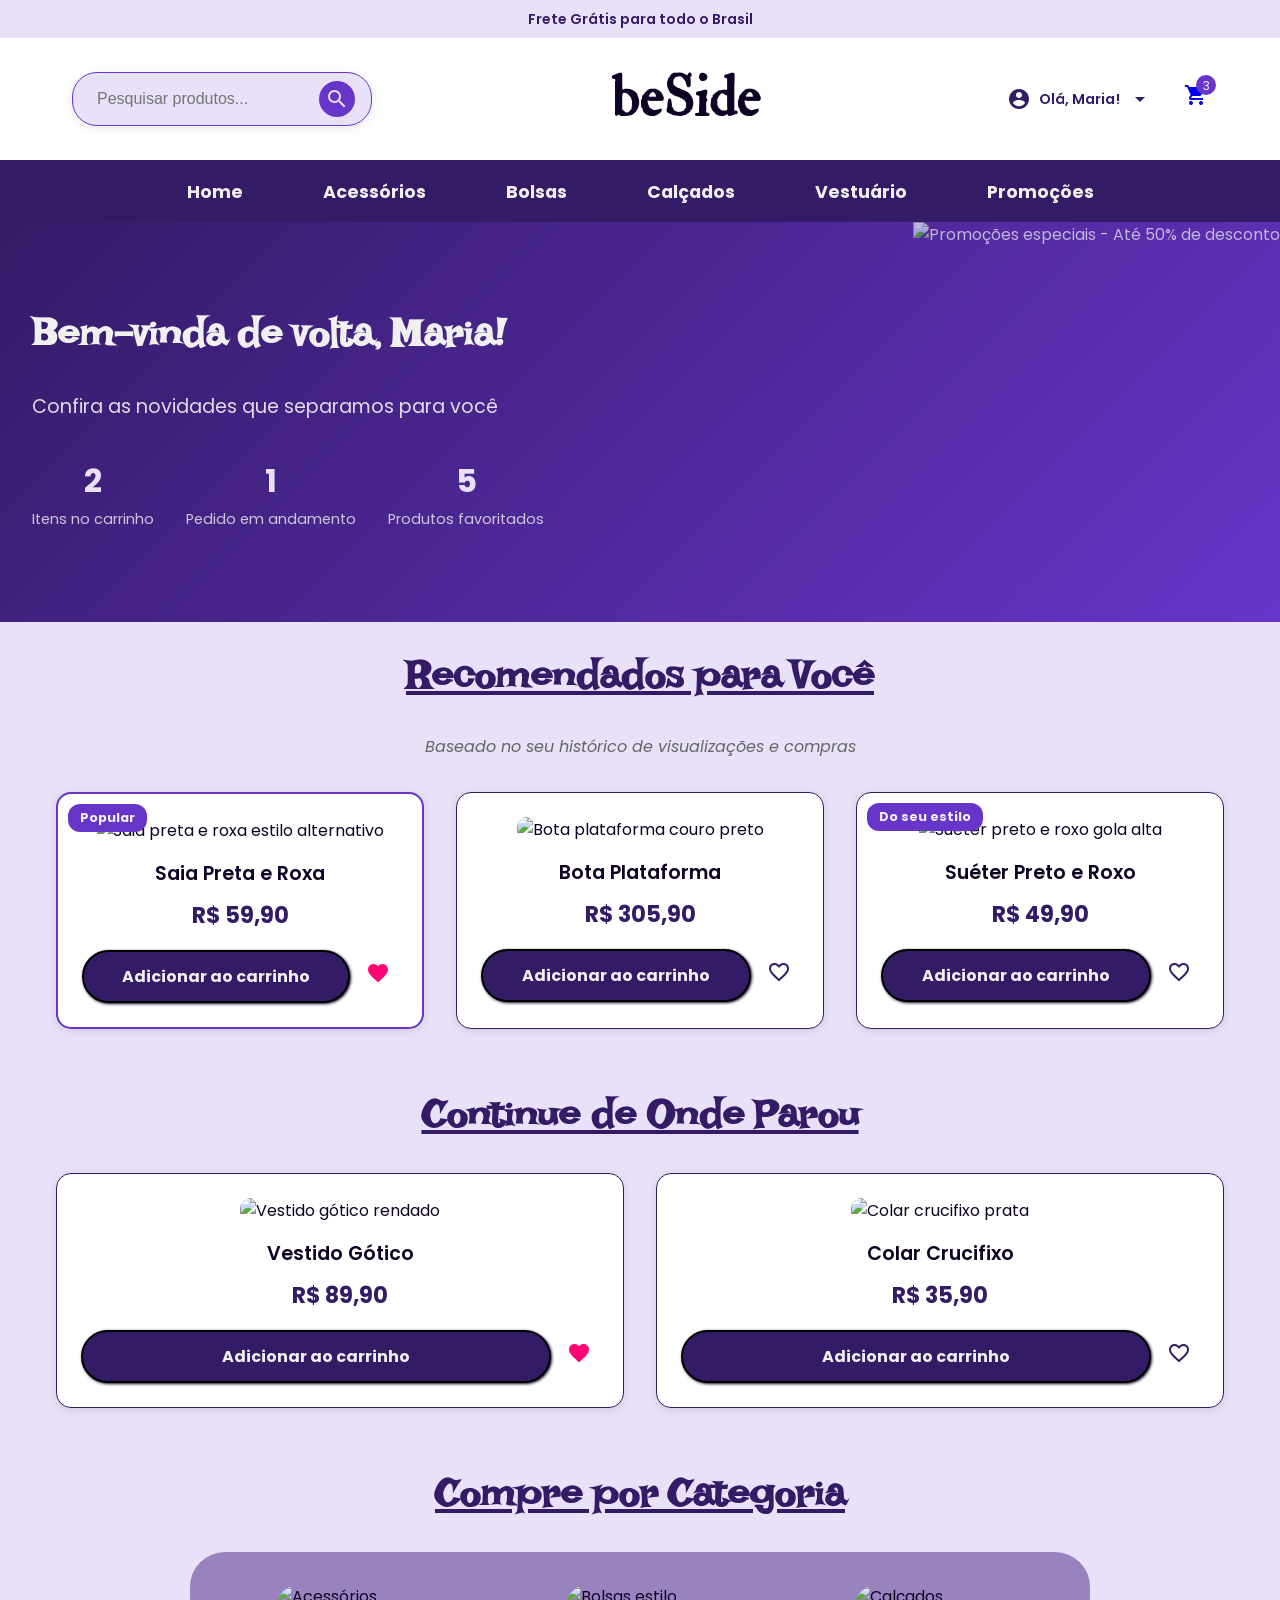
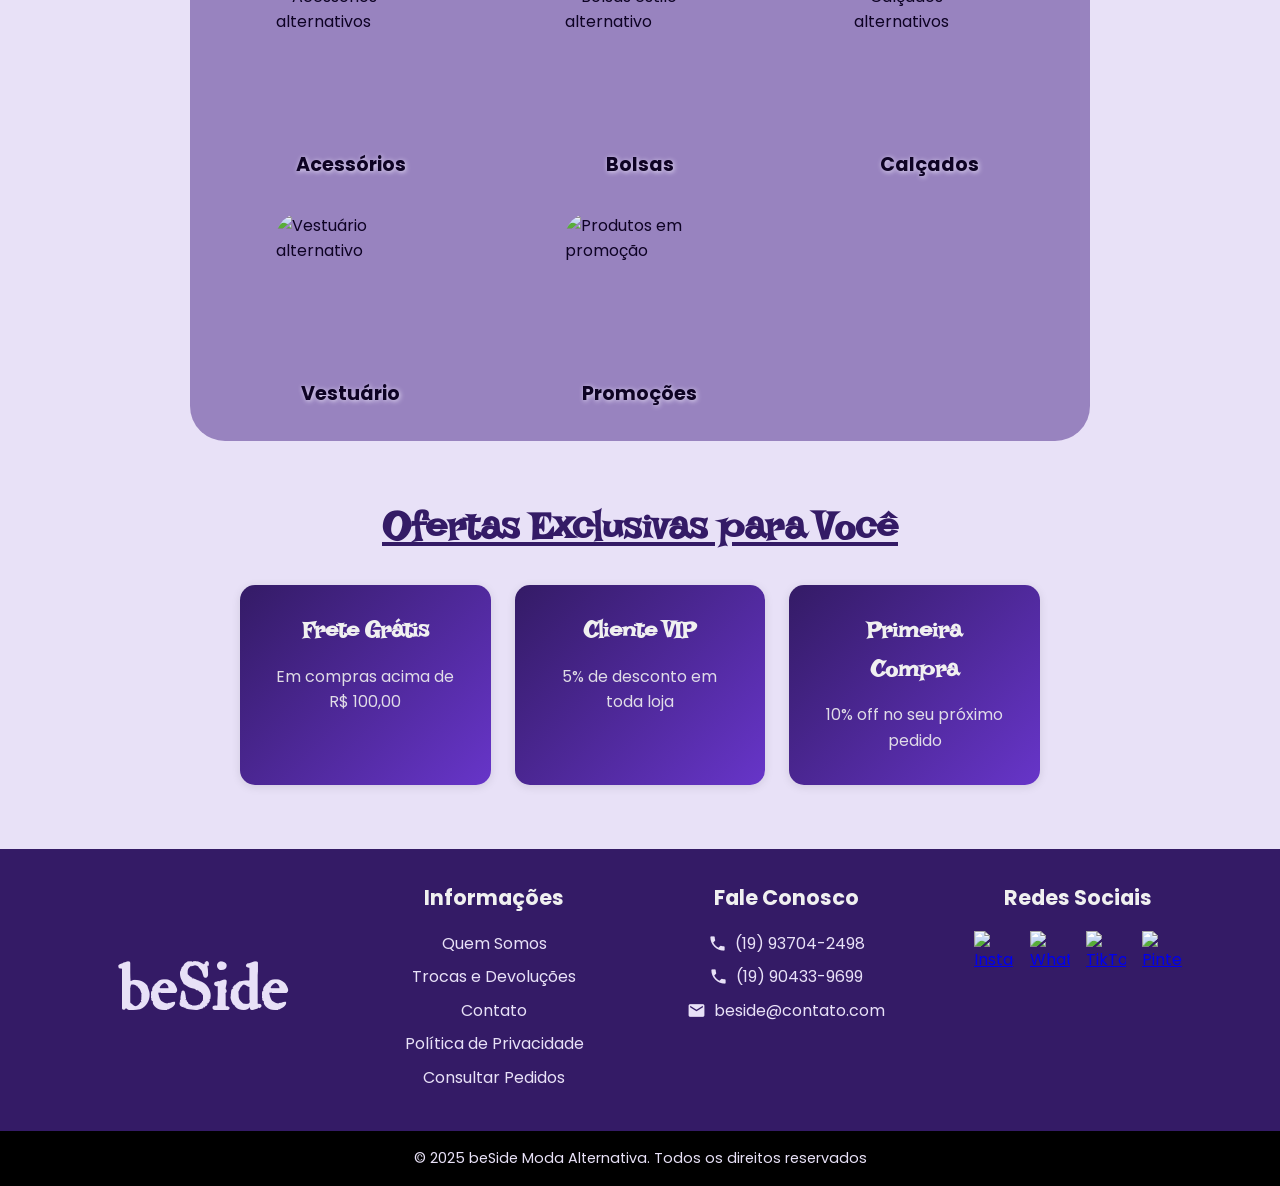
==== pages/html/index2.html @ c6e425b1 "Adicionando páginas" ====
<!DOCTYPE html>
<html lang="pt-br">

<head>
  <meta charset="UTF-8" />
  <meta name="viewport" content="width=device-width, initial-scale=1.0" />
  <title>beSide - Moda Alternativa</title>
  <link href="https://fonts.googleapis.com/icon?family=Material+Icons" rel="stylesheet" />
  <link rel="stylesheet" href="../css/index2.css" />
  <link rel="stylesheet" href="../../components/header-logado.css" />
  <link rel="stylesheet" href="../../components/navbar.css" />
  <link rel="stylesheet" href="../../components/footer.css" />
</head>

<body>
  <div class="shipping-banner">
    <span>Frete Grátis para todo o Brasil</span>
  </div>

  <header class="main-header">
    <div class="header-container">
      <form class="search-form" role="search">
        <div class="search-bar">
          <input type="search" name="q" placeholder="Pesquisar produtos..." aria-label="Pesquisar produtos" />
          <button type="submit" aria-label="Buscar">
            <span class="material-icons">search</span>
          </button>
        </div>
      </form>

      <h1 class="logo">
        <a href="index2.html" aria-label="beSide - Página inicial">beSide</a>
      </h1>

      <nav class="user-nav" aria-label="Navegação do usuário">
        <section class="user-menu">
          <button class="user-btn" aria-label="Menu do usuário">
            <span class="material-icons">account_circle</span>
            <span class="user-name">Olá, Maria!</span>
            <span class="material-icons">arrow_drop_down</span>
          </button>
          <div class="user-dropdown">
            <a href="perfil.html" class="dropdown-item">
              <span class="material-icons">person</span>
              Meu Perfil
            </a>
            <a href="pedidos.html" class="dropdown-item">
              <span class="material-icons">receipt</span>
              Meus Pedidos
            </a>
            <a href="favoritos.html" class="dropdown-item">
              <span class="material-icons">favorite</span>
              Favoritos
            </a>
            <a href="configuracoes.html" class="dropdown-item">
              <span class="material-icons">settings</span>
              Configurações
            </a>
            <hr class="dropdown-divider">
            <a href="../login/login.html" class="dropdown-item logout">
              <span class="material-icons">logout</span>
              Sair
            </a>
          </div>
        </section>

        <a href="carrinho.html" aria-label="Carrinho de compras" class="cart-link">
          <span class="material-icons">shopping_cart</span>
          <span class="cart-count" aria-live="polite">3</span>
        </a>
      </nav>
    </div>
  </header>

  <nav class="main-nav" aria-label="Navegação principal">
    <ul>
      <li><a href="#home">Home</a></li>
      <li><a href="#acessorios">Acessórios</a></li>
      <li><a href="#bolsas">Bolsas</a></li>
      <li><a href="#calcados">Calçados</a></li>
      <li><a href="#vestuario">Vestuário</a></li>
      <li><a href="#promocoes">Promoções</a></li>
    </ul>
  </nav>

  <!-- Banner personalizado com saudação -->
  <section class="welcome-banner">
    <div class="welcome-content">
      <h2>Bem-vinda de volta, Maria!</h2>
      <p>Confira as novidades que separamos para você</p>
      <div class="welcome-stats">
        <div class="stat-item">
          <span class="stat-number">2</span>
          <span class="stat-label">Itens no carrinho</span>
        </div>
        <div class="stat-item">
          <span class="stat-number">1</span>
          <span class="stat-label">Pedido em andamento</span>
        </div>
        <div class="stat-item">
          <span class="stat-number">5</span>
          <span class="stat-label">Produtos favoritados</span>
        </div>
      </div>
    </div>
    <img src="../../img/banner-sales.png" alt="Promoções especiais - Até 50% de desconto" class="banner-image" />
  </section>

  <main>
    <!-- Seção de recomendação personalizada -->
    <section class="product-section" aria-labelledby="recomendados-title">
      <h2 id="recomendados-title" class="section-title">Recomendados para Você</h2>
      <p class="section-subtitle">Baseado no seu histórico de visualizações e compras</p>

      <div class="products-grid">
        <article class="product-card featured">
          <div class="product-badge">Popular</div>
          <img src="https://i.pinimg.com/736x/f7/0c/25/f70c2524a9623562aeaa2b0b559a1711.jpg"
            alt="Saia preta e roxa estilo alternativo" />
          <div class="product-info">
            <h3 class="product-name">Saia Preta e Roxa</h3>
            <p class="product-price">R$ 59,90</p>
            <div class="product-actions">
              <button class="btn-add-cart">Adicionar ao carrinho</button>
              <button class="btn-favorite favorited" aria-label="Remover dos favoritos">
                <span class="material-icons">favorite</span>
              </button>
            </div>
          </div>
        </article>

        <article class="product-card">
          <img src="https://i.pinimg.com/736x/ab/b9/19/abb919052f3bfbeac434e883ff04e60a.jpg"
            alt="Bota plataforma couro preto" />
          <div class="product-info">
            <h3 class="product-name">Bota Plataforma</h3>
            <p class="product-price">R$ 305,90</p>
            <div class="product-actions">
              <button class="btn-add-cart">Adicionar ao carrinho</button>
              <button class="btn-favorite" aria-label="Adicionar aos favoritos">
                <span class="material-icons">favorite_border</span>
              </button>
            </div>
          </div>
        </article>

        <article class="product-card">
          <div class="product-badge">Do seu estilo</div>
          <img src="https://i.pinimg.com/1200x/41/90/9a/41909a70f15a0e8d5e9aaecf18012596.jpg"
            alt="Suéter preto e roxo gola alta" />
          <div class="product-info">
            <h3 class="product-name">Suéter Preto e Roxo</h3>
            <p class="product-price">R$ 49,90</p>
            <div class="product-actions">
              <button class="btn-add-cart">Adicionar ao carrinho</button>
              <button class="btn-favorite" aria-label="Adicionar aos favoritos">
                <span class="material-icons">favorite_border</span>
              </button>
            </div>
          </div>
        </article>
      </div>
    </section>

    <section class="product-section" aria-labelledby="continuar-title">
      <h2 id="continuar-title" class="section-title">Continue de Onde Parou</h2>
      
      <div class="products-grid">
        <article class="product-card">
          <img src="https://i.pinimg.com/1200x/ef/47/db/ef47db81a39e2169297cd9ca2cc66776.jpg"
            alt="Vestido gótico rendado" />
          <div class="product-info">
            <h3 class="product-name">Vestido Gótico</h3>
            <p class="product-price">R$ 89,90</p>
            <div class="product-actions">
              <button class="btn-add-cart">Adicionar ao carrinho</button>
              <button class="btn-favorite favorited" aria-label="Remover dos favoritos">
                <span class="material-icons">favorite</span>
              </button>
            </div>
          </div>
        </article>

        <article class="product-card">
          <img src="https://i.pinimg.com/736x/0e/5c/b0/0e5cb08a85bcdc907f011f88ee346732.jpg"
            alt="Colar crucifixo prata" />
          <div class="product-info">
            <h3 class="product-name">Colar Crucifixo</h3>
            <p class="product-price">R$ 35,90</p>
            <div class="product-actions">
              <button class="btn-add-cart">Adicionar ao carrinho</button>
              <button class="btn-favorite" aria-label="Adicionar aos favoritos">
                <span class="material-icons">favorite_border</span>
              </button>
            </div>
          </div>
        </article>
      </div>
    </section>
    <section class="categories-section" aria-labelledby="categorias-title">
      <h2 id="categorias-title" class="section-title">Compre por Categoria</h2>

      <div class="categories-grid">
        <a href="#acessorios" class="category-card">
          <img src="../../img/Acessórios.png" alt="Acessórios alternativos" />
          <span>Acessórios</span>
        </a>

        <a href="#bolsas" class="category-card">
          <img src="../../img/Bolsas.png" alt="Bolsas estilo alternativo" />
          <span>Bolsas</span>
        </a>

        <a href="#calcados" class="category-card">
          <img src="../../img/Calçados.png" alt="Calçados alternativos" />
          <span>Calçados</span>
        </a>

        <a href="#vestuario" class="category-card">
          <img src="../../img/Vestuario.png" alt="Vestuário alternativo" />
          <span>Vestuário</span>
        </a>

        <a href="#promocoes" class="category-card">
          <img src="../../img/Promoções.png" alt="Produtos em promoção" />
          <span>Promoções</span>
        </a>
      </div>
    </section>

    <section class="special-offers">
      <h2 class="section-title">Ofertas Exclusivas para Você</h2>
      <div class="offers-grid">
        <div class="offer-card">
          <h3>Frete Grátis</h3>
          <p>Em compras acima de R$ 100,00</p>
        </div>
        <div class="offer-card">
          <h3>Cliente VIP</h3>
          <p>5% de desconto em toda loja</p>
        </div>
        <div class="offer-card">
          <h3>Primeira Compra</h3>
          <p>10% off no seu próximo pedido</p>
        </div>
      </div>
    </section>
  </main>

  <footer class="main-footer">
    <div class="footer-content">
      <div class="footer-brand">
        <h2 class="logo-footer">beSide</h2>
      </div>

      <section class="footer-info" aria-labelledby="info-title">
        <h3 id="info-title">Informações</h3>
        <ul>
          <li><a href="#quem-somos">Quem Somos</a></li>
          <li><a href="#trocas">Trocas e Devoluções</a></li>
          <li><a href="#contato">Contato</a></li>
          <li><a href="#privacidade">Política de Privacidade</a></li>
          <li><a href="#pedidos">Consultar Pedidos</a></li>
        </ul>
      </section>

      <section class="footer-contact" aria-labelledby="contato-title">
        <h3 id="contato-title">Fale Conosco</h3>
        <ul>
          <li>
            <span class="material-icons">call</span>
            (19) 93704-2498
          </li>
          <li>
            <span class="material-icons">call</span>
            (19) 90433-9699
          </li>
          <li>
            <span class="material-icons">mail</span>
            beside@contato.com
          </li>
        </ul>
      </section>

      <section class="footer-social" aria-labelledby="social-title">
        <h3 id="social-title">Redes Sociais</h3>
        <ul class="social-links">
          <li>
            <a href="#" aria-label="Instagram">
              <img src="../../img/instagram.png" alt="Instagram" />
            </a>
          </li>
          <li>
            <a href="#" aria-label="WhatsApp">
              <img src="../../img/whatsapp.png" alt="WhatsApp" />
            </a>
          </li>
          <li>
            <a href="#" aria-label="TikTok">
              <img src="../../img/tiktok.png" alt="TikTok" />
            </a>
          </li>
          <li>
            <a href="#" aria-label="Pinterest">
              <img src="../../img/pinterest.png" alt="Pinterest" />
            </a>
          </li>
        </ul>
      </section>
    </div>

    <div class="footer-bottom">
      <p>&copy; 2025 beSide Moda Alternativa. Todos os direitos reservados</p>
    </div>
  </footer>
</body>

</html>
---- pages/css/index2.css ----
@import url("https://fonts.googleapis.com/css2?family=IM+Fell+Double+Pica:ital@0;1&family=Lakki+Reddy&family=Poppins:ital,wght@0,100;0,200;0,300;0,400;0,500;0,600;0,700;0,800;0,900;1,100;1,200;1,300;1,400;1,500;1,600;1,700;1,800;1,900&display=swap");

:root {
    --primary-color: #341B66;
    --secondary-color: #E8E1F7;
    --accent-color: #6735C9;
    --text-dark: #0E0324;
    --text-light: #F0F0F0;
    --background: #FFFFFF;
    --shadow: 0 2px 10px rgba(0, 0, 0, 0.1);
}

* {
    box-sizing: border-box;
    margin: 0;
    padding: 0;
}

body {
    font-family: "Poppins", sans-serif;
    background-color: var(--secondary-color);
    color: var(--text-dark);
    line-height: 1.6;
}

/* Banner de frete */
.shipping-banner {
    background-color: var(--secondary-color);
    color: var(--primary-color);
    text-align: center;
    padding: 8px 0;
    font-weight: 600;
    font-size: 14px;
}

/* Banner de boas-vindas */
.welcome-banner {
    position: relative;
    width: 100%;
    height: 400px;
    display: flex;
    align-items: center;
    justify-content: space-between;
    padding: 0 2rem;
    background: linear-gradient(135deg, var(--primary-color) 0%, #6735C9 100%);
    color: var(--text-light);
}

.welcome-content {
    max-width: 50%;
    z-index: 2;
}

.welcome-content h2 {
    font-family: "Lakki Reddy", serif;
    font-size: 2.5rem;
    margin-bottom: 1rem;
}

.welcome-content p {
    font-size: 1.2rem;
    margin-bottom: 2rem;
    opacity: 0.9;
}

.welcome-stats {
    display: flex;
    gap: 2rem;
}

.stat-item {
    text-align: center;
}

.stat-number {
    display: block;
    font-size: 2rem;
    font-weight: bold;
    color: var(--secondary-color);
}

.stat-label {
    font-size: 0.9rem;
    opacity: 0.8;
}

.banner-image {
    position: absolute;
    right: 0;
    height: 100%;
    width: auto;
    opacity: 0.7;
}

/* Seções principais */
main {
    max-width: 1200px;
    margin: 2rem auto;
    padding: 0 1rem;
}

.section-title {
    font-family: "Lakki Reddy", serif;
    font-size: 2.5rem;
    color: var(--primary-color);
    text-align: center;
    margin-bottom: 1rem;
    text-decoration: underline;
}

.section-subtitle {
    text-align: center;
    color: #666;
    margin-bottom: 2rem;
    font-style: italic;
}

/* Grid de produtos */
.products-grid {
    display: grid;
    grid-template-columns: repeat(auto-fit, minmax(280px, 1fr));
    gap: 2rem;
    margin-bottom: 4rem;
}

/* Cards de produto melhorados */
.product-card {
    background-color: var(--background);
    border: 1px solid var(--primary-color);
    border-radius: 15px;
    padding: 1.5rem;
    text-align: center;
    box-shadow: var(--shadow);
    transition: transform 0.3s ease;
    position: relative;
}

.product-card:hover {
    transform: translateY(-5px);
}

.product-card.featured {
    border: 2px solid var(--accent-color);
}

.product-badge {
    position: absolute;
    top: 10px;
    left: 10px;
    background: var(--accent-color);
    color: var(--text-light);
    padding: 0.25rem 0.75rem;
    border-radius: 12px;
    font-size: 0.8rem;
    font-weight: bold;
}

.product-card img {
    width: 100%;
    height: 250px;
    object-fit: cover;
    border-radius: 10px;
    margin-bottom: 1rem;
}

.product-info {
    position: relative;
}

.product-name {
    font-family: "Poppins", sans-serif;
    font-weight: 600;
    font-size: 1.2rem;
    margin-bottom: 0.5rem;
}

.product-price {
    font-family: "Poppins", sans-serif;
    font-weight: bold;
    font-size: 1.4rem;
    color: var(--primary-color);
    margin-bottom: 1rem;
}

.product-actions {
    display: flex;
    justify-content: space-between;
    align-items: center;
    gap: 0.5rem;
}

.btn-add-cart {
    background-color: var(--primary-color);
    color: var(--text-light);
    border: 2px solid black;
    border-radius: 30px;
    padding: 0.75rem 1.5rem;
    font-family: "Poppins", sans-serif;
    font-weight: bold;
    font-size: 1rem;
    cursor: pointer;
    transition: all 0.2s ease;
    box-shadow: 1px 1px 3px var(--text-dark);
    flex: 1;
}

.btn-add-cart:hover {
    transform: scale(1.05);
    background-color: #2a1452;
}

.btn-favorite {
    background: none;
    border: none;
    color: var(--primary-color);
    cursor: pointer;
    font-size: 1.5rem;
    transition: color 0.2s ease;
    padding: 0.5rem;
}

.btn-favorite:hover,
.btn-favorite.favorited {
    color: #ff0676;
}

/* Categorias */
.categories-section {
    margin-bottom: 4rem;
}

.categories-grid {
    display: grid;
    grid-template-columns: repeat(auto-fit, minmax(200px, 1fr));
    gap: 2rem;
    max-width: 900px;
    margin: 0 auto;
    padding: 2rem;
    background-color: #9883BF;
    border-radius: 35px;
}

.category-card {
    display: flex;
    flex-direction: column;
    align-items: center;
    text-decoration: none;
    color: inherit;
    transition: transform 0.3s ease;
}

.category-card:hover {
    transform: scale(1.1);
}

.category-card img {
    width: 150px;
    height: 150px;
    object-fit: cover;
    border-radius: 25px;
    margin-bottom: 1rem;
}

.category-card span {
    font-family: "Poppins", sans-serif;
    font-size: 1.2rem;
    font-weight: bold;
    text-shadow: 1px 1px 5px var(--secondary-color);
}

/* Ofertas especiais */
.special-offers {
    margin-bottom: 4rem;
}

.offers-grid {
    display: grid;
    grid-template-columns: repeat(auto-fit, minmax(250px, 1fr));
    gap: 1.5rem;
    max-width: 800px;
    margin: 0 auto;
}

.offer-card {
    background: linear-gradient(135deg, var(--primary-color), var(--accent-color));
    color: var(--text-light);
    padding: 2rem;
    border-radius: 15px;
    text-align: center;
    box-shadow: var(--shadow);
}

.offer-card h3 {
    font-family: "Lakki Reddy", serif;
    font-size: 1.5rem;
    margin-bottom: 0.5rem;
}

.offer-card p {
    opacity: 0.9;
}

/* Responsividade */
@media (max-width: 768px) {
    .welcome-banner {
        flex-direction: column;
        height: auto;
        padding: 2rem 1rem;
        text-align: center;
    }

    .welcome-content {
        max-width: 100%;
        margin-bottom: 2rem;
    }

    .welcome-stats {
        justify-content: center;
    }

    .banner-image {
        position: relative;
        width: 100%;
        height: 200px;
    }

    .products-grid {
        grid-template-columns: 1fr;
    }

    .categories-grid {
        grid-template-columns: repeat(2, 1fr);
        padding: 1rem;
    }

    .offers-grid {
        grid-template-columns: 1fr;
    }
}

@media (max-width: 480px) {
    .categories-grid {
        grid-template-columns: 1fr;
    }

    .welcome-stats {
        flex-direction: column;
        gap: 1rem;
    }

    .section-title {
        font-size: 2rem;
    }
}

.user-menu {
    position: relative;
}

.user-btn {
    display: flex;
    align-items: center;
    gap: 0.5rem;
    background: none;
    border: none;
    color: var(--primary-color);
    cursor: pointer;
    padding: 0.5rem;
    border-radius: 25px;
    transition: background-color 0.3s ease;
    font-family: "Poppins", sans-serif;
    font-weight: 600;
}

.user-btn:hover {
    background-color: var(--secondary-color);
}

.user-name {
    font-size: 0.9rem;
    white-space: nowrap;
}

.user-dropdown {
    position: absolute;
    top: 100%;
    right: 0;
    background: var(--background);
    border: 1px solid var(--secondary-color);
    border-radius: 8px;
    box-shadow: var(--shadow);
    min-width: 200px;
    padding: 0.5rem 0;
    opacity: 0;
    visibility: hidden;
    transform: translateY(-10px);
    transition: all 0.3s ease;
    z-index: 1000;
}

.user-menu:hover .user-dropdown {
    opacity: 1;
    visibility: visible;
    transform: translateY(0);
}

.dropdown-item {
    display: flex;
    align-items: center;
    gap: 0.75rem;
    padding: 0.75rem 1rem;
    color: var(--text-dark);
    text-decoration: none;
    transition: background-color 0.2s ease;
    font-family: "Poppins", sans-serif;
    font-size: 0.9rem;
}

.dropdown-item:hover {
    background-color: var(--secondary-color);
}

.dropdown-item .material-icons {
    font-size: 1.2rem;
}

.dropdown-divider {
    border: none;
    border-top: 1px solid var(--secondary-color);
    margin: 0.5rem 0;
}

.logout {
    color: #e74c3c;
}

.logout:hover {
    background-color: #ffeaea;
}

.cart-link {
    position: relative;
}

.main-header {
    background-color: var(--background);
    border-bottom: 2px solid var(--primary-color);
}

.header-container {
    display: flex;
    justify-content: space-between;
    align-items: center;
    padding: 1rem 2rem;
    max-width: 1200px;
    margin: 0 auto;
}

.logo {
    font-family: "IM Fell Double Pica", serif;
    font-size: 3.5rem;
    margin: 0;
}

.logo a {
    color: var(--text-dark);
    text-decoration: none;
}

.search-form {
    flex: 0 1 300px;
}

.search-bar {
    display: flex;
    align-items: center;
    background-color: var(--secondary-color);
    border: 1px solid var(--accent-color);
    border-radius: 25px;
    padding: 0.5rem 1rem;
    box-shadow: var(--shadow);
}

.search-bar input {
    flex: 1;
    border: none;
    outline: none;
    font-size: 1rem;
    padding: 0.5rem;
    background: transparent;
}

.search-bar button {
    background-color: var(--accent-color);
    border: none;
    border-radius: 50%;
    color: var(--secondary-color);
    width: 36px;
    height: 36px;
    cursor: pointer;
    display: flex;
    align-items: center;
    justify-content: center;
}

.user-nav {
    display: flex;
    align-items: center;
    gap: 1.5rem;
}

.cart-count {
    position: absolute;
    top: -8px;
    right: -8px;
    background-color: var(--accent-color);
    color: var(--text-light);
    border-radius: 50%;
    width: 20px;
    height: 20px;
    font-size: 0.75rem;
    display: flex;
    align-items: center;
    justify-content: center;
}
---- components/navbar.css ----
@import url("https://fonts.googleapis.com/css2?family=IM+Fell+Double+Pica:ital@0;1&family=Lakki+Reddy&family=Poppins:ital,wght@0,100;0,200;0,300;0,400;0,500;0,600;0,700;0,800;0,900;1,100;1,200;1,300;1,400;1,500;1,600;1,700;1,800;1,900&display=swap");

/* ===== VARIÁVEIS ===== */
:root {
    --primary-color: #341B66;
    --secondary-color: #E8E1F7;
    --accent-color: #6735C9;
    --text-light: #F0F0F0;
}

/* ===== NAVEGAÇÃO PRINCIPAL ===== */
.main-nav {
    background-color: var(--primary-color);
    padding: 0;
}

.main-nav ul {
    list-style: none;
    display: flex;
    justify-content: center;
    align-items: center;
    gap: 32px;
    padding: 0;
    margin: 0;
    height: 60px;
}

.main-nav a {
    color: var(--text-light);
    text-decoration: none;
    font-family: "Poppins", sans-serif;
    font-weight: 700;
    font-size: 17.6px;
    padding: 16px 24px;
    border-radius: 5px;
    transition: all 0.3s ease;
    position: relative;
}

.main-nav a:hover {
    background-color: rgba(255, 255, 255, 0.1);
    transform: translateY(-2px);
}

.main-nav a::after {
    content: '';
    position: absolute;
    bottom: 0;
    left: 50%;
    width: 0;
    height: 2px;
    background-color: var(--secondary-color);
    transition: all 0.3s ease;
    transform: translateX(-50%);
}

.main-nav a:hover::after {
    width: 80%;
}

/* ===== RESPONSIVIDADE NAVBAR ===== */
@media (max-width: 768px) {
    .main-nav ul {
        flex-wrap: wrap;
        height: auto;
        padding: 16px;
        gap: 16px;
    }

    .main-nav a {
        font-size: 16px;
        padding: 12px 16px;
    }
}

@media (max-width: 480px) {
    .main-nav ul {
        flex-direction: column;
        gap: 8px;
        padding: 8px;
    }

    .main-nav a {
        font-size: 14.4px;
        padding: 8px 12px;
        width: 100%;
        text-align: center;
    }
}
---- components/footer.css ----
@import url("https://fonts.googleapis.com/css2?family=IM+Fell+Double+Pica:ital@0;1&family=Lakki+Reddy&family=Poppins:ital,wght@0,100;0,200;0,300;0,400;0,500;0,600;0,700;0,800;0,900;1,100;1,200;1,300;1,400;1,500;1,600;1,700;1,800;1,900&display=swap");

/* ===== VARIÁVEIS ===== */
:root {
    --primary-color: #341B66;
    --secondary-color: #E8E1F7;
    --accent-color: #6735C9;
    --text-light: #F0F0F0;
}

/* ===== RODAPÉ ===== */
.main-footer {
    background-color: var(--primary-color);
    color: var(--secondary-color);
    padding: 32px 0 0;
    font-family: "Poppins", sans-serif;
}

.footer-content {
    display: grid;
    grid-template-columns: repeat(auto-fit, minmax(250px, 1fr));
    gap: 32px;
    max-width: 1200px;
    margin: 0 auto;
    padding: 0 32px;
}

/* Logo do rodapé */
.footer-brand {
    display: flex;
    align-items: center;
    justify-content: center;
}

.logo-footer {
    font-family: "IM Fell Double Pica", serif;
    font-size: 64px;
    color: var(--secondary-color);
    margin: 0;
}

/* Seções do rodapé */
.footer-info h3,
.footer-contact h3,
.footer-social h3 {
    font-family: "Poppins", sans-serif;
    font-size: 20.8px;
    font-weight: bold;
    margin-bottom: 16px;
    text-align: center;
    color: var(--text-light);
}

.footer-info ul,
.footer-contact ul {
    list-style: none;
}

.footer-info li,
.footer-contact li {
    margin-bottom: 8px;
    text-align: center;
}

.footer-info a {
    color: var(--secondary-color);
    text-decoration: none;
    transition: color 0.2s ease;
}

.footer-info a:hover {
    color: var(--accent-color);
    text-decoration: underline;
}

/* Contato */
.footer-contact li {
    display: flex;
    align-items: center;
    justify-content: center;
    gap: 8px;
}

.footer-contact .material-icons {
    font-size: 19.2px;
}

/* Redes sociais */
.social-links {
    display: flex;
    justify-content: center;
    gap: 16px;
    list-style: none;
}

.social-links a {
    display: flex;
    align-items: center;
    justify-content: center;
    transition: transform 0.2s ease;
}

.social-links a:hover {
    transform: scale(1.1);
}

.social-links img {
    width: 40px;
    height: 40px;
    transition: filter 0.2s ease;
}

.social-links a:hover img {
    filter: brightness(1.2);
}

/* Copyright */
.footer-bottom {
    background-color: #000;
    color: var(--secondary-color);
    text-align: center;
    padding: 16px;
    margin-top: 32px;
    font-size: 14.4px;
}

/* ===== RESPONSIVIDADE FOOTER ===== */
@media (max-width: 768px) {
    .footer-content {
        grid-template-columns: 1fr;
        text-align: center;
        gap: 24px;
    }

    .logo-footer {
        font-size: 48px;
    }

    .footer-info h3,
    .footer-contact h3,
    .footer-social h3 {
        font-size: 17.6px;
    }

    .social-links {
        gap: 12px;
    }

    .social-links img {
        width: 35px;
        height: 35px;
    }
}

@media (max-width: 480px) {
    .footer-content {
        padding: 0 16px;
    }

    .logo-footer {
        font-size: 40px;
    }

    .footer-bottom {
        font-size: 12.8px;
        padding: 12px;
    }
}
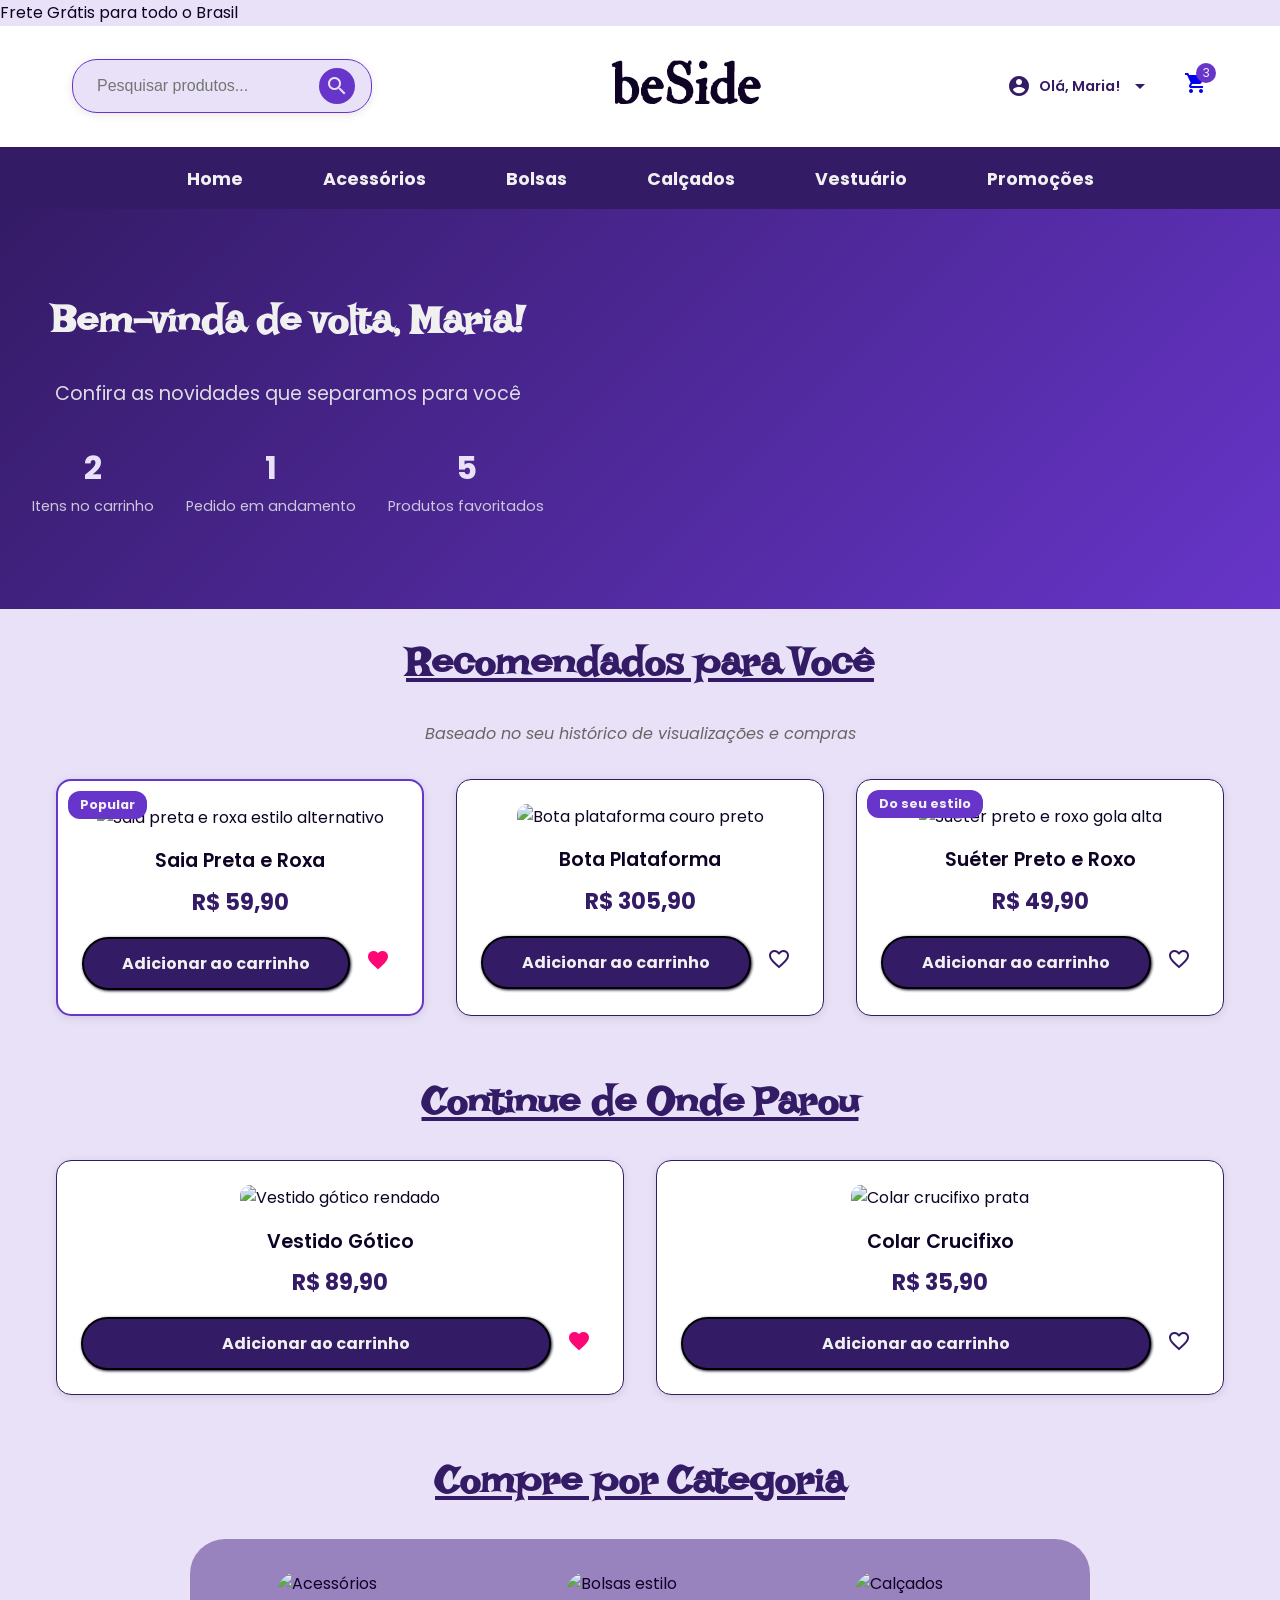
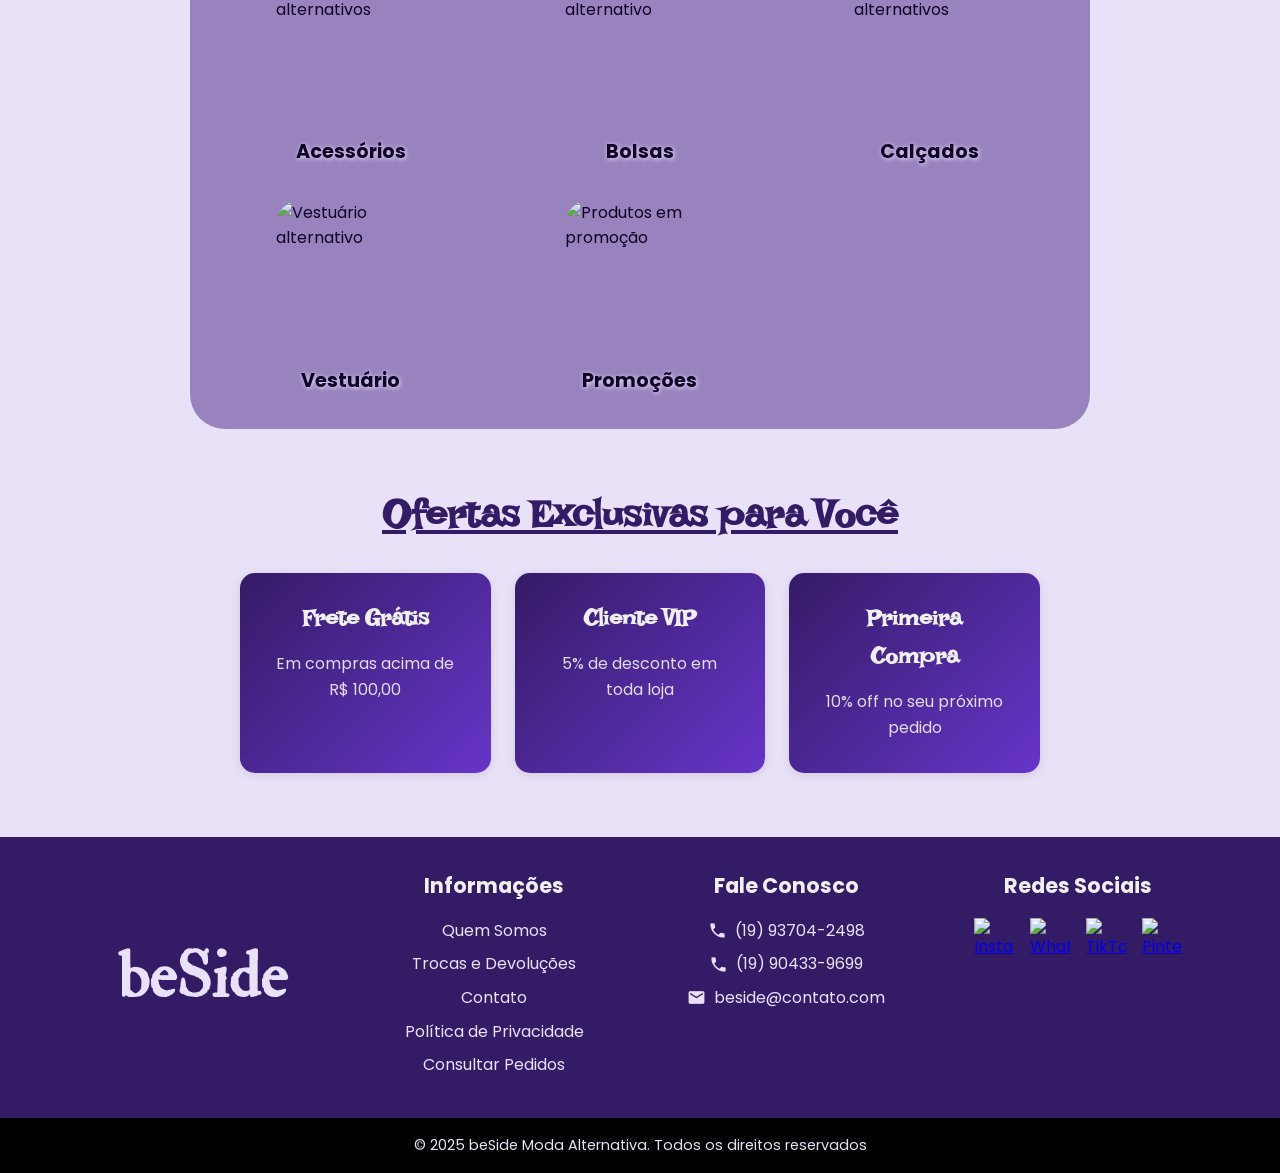
==== commit 3290c0bb: "Adicionando páginas" ====
--- a/pages/html/index2.html
+++ b/pages/html/index2.html
@@ -40,11 +40,11 @@
             <span class="material-icons">arrow_drop_down</span>
           </button>
           <div class="user-dropdown">
-            <a href="perfil.html" class="dropdown-item">
+            <a href="./perfil.html" class="dropdown-item">
               <span class="material-icons">person</span>
               Meu Perfil
             </a>
-            <a href="pedidos.html" class="dropdown-item">
+            <a href="./pedidos.html" class="dropdown-item">
               <span class="material-icons">receipt</span>
               Meus Pedidos
             </a>
@@ -57,7 +57,7 @@
               Configurações
             </a>
             <hr class="dropdown-divider">
-            <a href="../login/login.html" class="dropdown-item logout">
+            <a href="../html/login.html" class="dropdown-item logout">
               <span class="material-icons">logout</span>
               Sair
             </a>
@@ -83,7 +83,6 @@
     </ul>
   </nav>
 
-  <!-- Banner personalizado com saudação -->
   <section class="welcome-banner">
     <div class="welcome-content">
       <h2>Bem-vinda de volta, Maria!</h2>
@@ -103,11 +102,9 @@
         </div>
       </div>
     </div>
-    <img src="../../img/banner-sales.png" alt="Promoções especiais - Até 50% de desconto" class="banner-image" />
   </section>
 
   <main>
-    <!-- Seção de recomendação personalizada -->
     <section class="product-section" aria-labelledby="recomendados-title">
       <h2 id="recomendados-title" class="section-title">Recomendados para Você</h2>
       <p class="section-subtitle">Baseado no seu histórico de visualizações e compras</p>
--- a/pages/css/index2.css
+++ b/pages/css/index2.css
@@ -23,22 +23,12 @@
     line-height: 1.6;
 }
 
-/* Banner de frete */
-.shipping-banner {
-    background-color: var(--secondary-color);
-    color: var(--primary-color);
-    text-align: center;
-    padding: 8px 0;
-    font-weight: 600;
-    font-size: 14px;
-}
-
-/* Banner de boas-vindas */
 .welcome-banner {
     position: relative;
     width: 100%;
     height: 400px;
     display: flex;
+    text-align: center;
     align-items: center;
     justify-content: space-between;
     padding: 0 2rem;
@@ -92,7 +82,6 @@
     opacity: 0.7;
 }
 
-/* Seções principais */
 main {
     max-width: 1200px;
     margin: 2rem auto;
@@ -115,7 +104,6 @@
     font-style: italic;
 }
 
-/* Grid de produtos */
 .products-grid {
     display: grid;
     grid-template-columns: repeat(auto-fit, minmax(280px, 1fr));
@@ -123,7 +111,7 @@
     margin-bottom: 4rem;
 }
 
-/* Cards de produto melhorados */
+
 .product-card {
     background-color: var(--background);
     border: 1px solid var(--primary-color);
@@ -224,7 +212,6 @@
     color: #ff0676;
 }
 
-/* Categorias */
 .categories-section {
     margin-bottom: 4rem;
 }
@@ -268,7 +255,6 @@
     text-shadow: 1px 1px 5px var(--secondary-color);
 }
 
-/* Ofertas especiais */
 .special-offers {
     margin-bottom: 4rem;
 }
@@ -300,7 +286,6 @@
     opacity: 0.9;
 }
 
-/* Responsividade */
 @media (max-width: 768px) {
     .welcome-banner {
         flex-direction: column;
@@ -442,85 +427,4 @@
     position: relative;
 }
 
-.main-header {
-    background-color: var(--background);
-    border-bottom: 2px solid var(--primary-color);
-}
-
-.header-container {
-    display: flex;
-    justify-content: space-between;
-    align-items: center;
-    padding: 1rem 2rem;
-    max-width: 1200px;
-    margin: 0 auto;
-}
-
-.logo {
-    font-family: "IM Fell Double Pica", serif;
-    font-size: 3.5rem;
-    margin: 0;
-}
-
-.logo a {
-    color: var(--text-dark);
-    text-decoration: none;
-}
-
-.search-form {
-    flex: 0 1 300px;
-}
-
-.search-bar {
-    display: flex;
-    align-items: center;
-    background-color: var(--secondary-color);
-    border: 1px solid var(--accent-color);
-    border-radius: 25px;
-    padding: 0.5rem 1rem;
-    box-shadow: var(--shadow);
-}
-
-.search-bar input {
-    flex: 1;
-    border: none;
-    outline: none;
-    font-size: 1rem;
-    padding: 0.5rem;
-    background: transparent;
-}
-
-.search-bar button {
-    background-color: var(--accent-color);
-    border: none;
-    border-radius: 50%;
-    color: var(--secondary-color);
-    width: 36px;
-    height: 36px;
-    cursor: pointer;
-    display: flex;
-    align-items: center;
-    justify-content: center;
-}
-
-.user-nav {
-    display: flex;
-    align-items: center;
-    gap: 1.5rem;
-}
-
-.cart-count {
-    position: absolute;
-    top: -8px;
-    right: -8px;
-    background-color: var(--accent-color);
-    color: var(--text-light);
-    border-radius: 50%;
-    width: 20px;
-    height: 20px;
-    font-size: 0.75rem;
-    display: flex;
-    align-items: center;
-    justify-content: center;
-}
-
+
--- a/components/header-logado.css
+++ b/components/header-logado.css
@@ -0,0 +1,184 @@
+@import url("https://fonts.googleapis.com/css2?family=IM+Fell+Double+Pica:ital@0;1&family=Lakki+Reddy&family=Poppins:ital,wght@0,100;0,200;0,300;0,400;0,500;0,600;0,700;0,800;0,900;1,100;1,200;1,300;1,400;1,500;1,600;1,700;1,800;1,900&display=swap");
+
+:root {
+    --primary-color: #341B66;
+    --secondary-color: #E8E1F7;
+    --accent-color: #6735C9;
+    --text-dark: #0E0324;
+    --text-light: #F0F0F0;
+    --background: #FFFFFF;
+    --shadow: 0 2px 10px rgba(0, 0, 0, 0.1);
+}
+
+/* Menu do usuário logado */
+.user-menu {
+    position: relative;
+}
+
+.user-btn {
+    display: flex;
+    align-items: center;
+    gap: 0.5rem;
+    background: none;
+    border: none;
+    color: var(--primary-color);
+    cursor: pointer;
+    padding: 0.5rem;
+    border-radius: 25px;
+    transition: background-color 0.3s ease;
+    font-family: "Poppins", sans-serif;
+    font-weight: 600;
+}
+
+.user-btn:hover {
+    background-color: var(--secondary-color);
+}
+
+.user-name {
+    font-size: 0.9rem;
+    white-space: nowrap;
+}
+
+.user-dropdown {
+    position: absolute;
+    top: 100%;
+    right: 0;
+    background: var(--background);
+    border: 1px solid var(--secondary-color);
+    border-radius: 8px;
+    box-shadow: var(--shadow);
+    min-width: 200px;
+    padding: 0.5rem 0;
+    opacity: 0;
+    visibility: hidden;
+    transform: translateY(-10px);
+    transition: all 0.3s ease;
+    z-index: 1000;
+}
+
+.user-menu:hover .user-dropdown {
+    opacity: 1;
+    visibility: visible;
+    transform: translateY(0);
+}
+
+.dropdown-item {
+    display: flex;
+    align-items: center;
+    gap: 0.75rem;
+    padding: 0.75rem 1rem;
+    color: var(--text-dark);
+    text-decoration: none;
+    transition: background-color 0.2s ease;
+    font-family: "Poppins", sans-serif;
+    font-size: 0.9rem;
+}
+
+.dropdown-item:hover {
+    background-color: var(--secondary-color);
+}
+
+.dropdown-item .material-icons {
+    font-size: 1.2rem;
+}
+
+.dropdown-divider {
+    border: none;
+    border-top: 1px solid var(--secondary-color);
+    margin: 0.5rem 0;
+}
+
+.logout {
+    color: #e74c3c;
+}
+
+.logout:hover {
+    background-color: #ffeaea;
+}
+
+.cart-link {
+    position: relative;
+}
+
+/* Resto do header mantém o mesmo estilo do header.css original */
+.main-header {
+    background-color: var(--background);
+    border-bottom: 2px solid var(--primary-color);
+}
+
+.header-container {
+    display: flex;
+    justify-content: space-between;
+    align-items: center;
+    padding: 1rem 2rem;
+    max-width: 1200px;
+    margin: 0 auto;
+}
+
+.logo {
+    font-family: "IM Fell Double Pica", serif;
+    font-size: 3.5rem;
+    margin: 0;
+}
+
+.logo a {
+    color: var(--text-dark);
+    text-decoration: none;
+}
+
+.search-form {
+    flex: 0 1 300px;
+}
+
+.search-bar {
+    display: flex;
+    align-items: center;
+    background-color: var(--secondary-color);
+    border: 1px solid var(--accent-color);
+    border-radius: 25px;
+    padding: 0.5rem 1rem;
+    box-shadow: var(--shadow);
+}
+
+.search-bar input {
+    flex: 1;
+    border: none;
+    outline: none;
+    font-size: 1rem;
+    padding: 0.5rem;
+    background: transparent;
+}
+
+.search-bar button {
+    background-color: var(--accent-color);
+    border: none;
+    border-radius: 50%;
+    color: var(--secondary-color);
+    width: 36px;
+    height: 36px;
+    cursor: pointer;
+    display: flex;
+    align-items: center;
+    justify-content: center;
+}
+
+.user-nav {
+    display: flex;
+    align-items: center;
+    gap: 1.5rem;
+}
+
+.cart-count {
+    position: absolute;
+    top: -8px;
+    right: -8px;
+    background-color: var(--accent-color);
+    color: var(--text-light);
+    border-radius: 50%;
+    width: 20px;
+    height: 20px;
+    font-size: 0.75rem;
+    display: flex;
+    align-items: center;
+    justify-content: center;
+}
